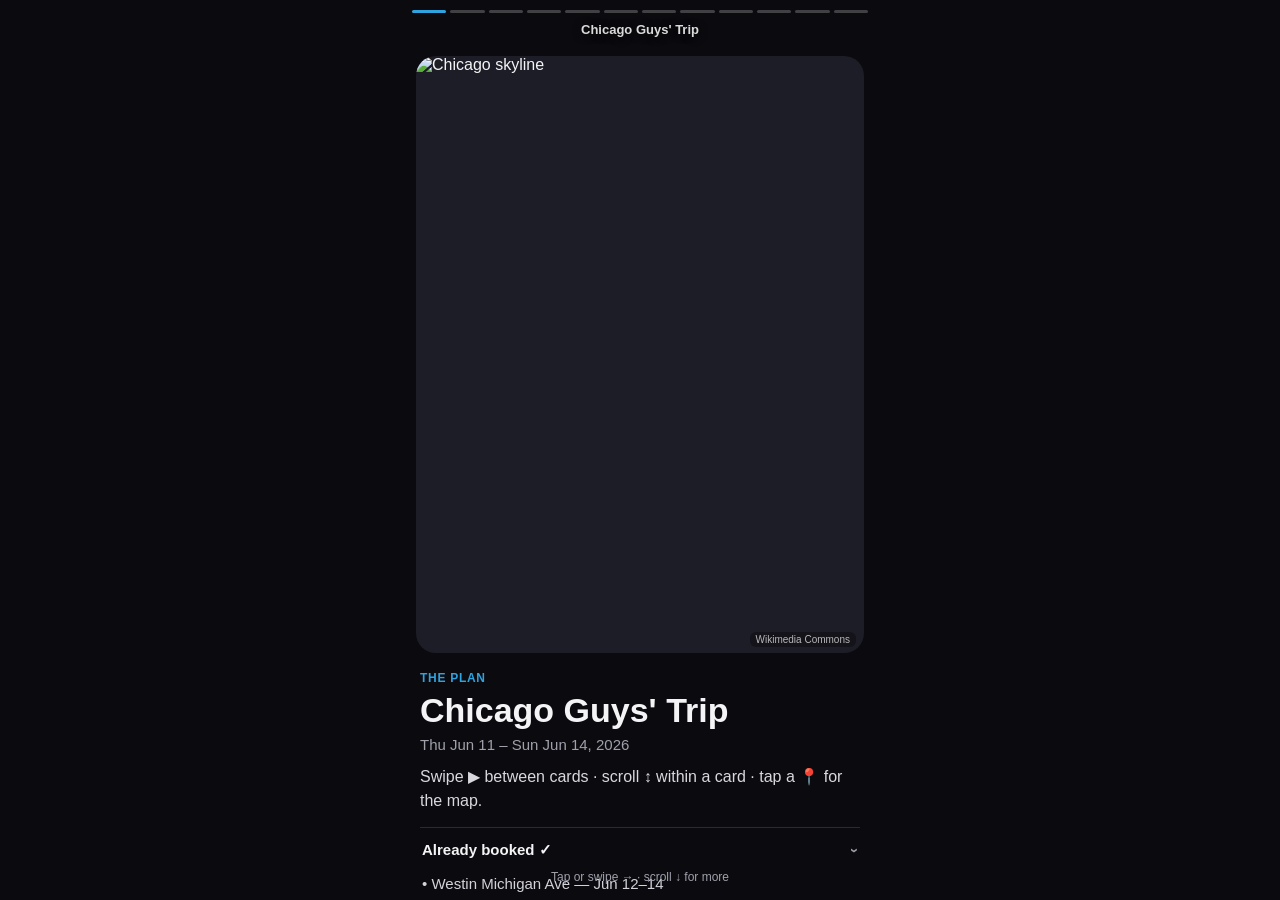
==== p/chicago-guys-trip/index.html @ 9b321bf8 "Add per-deck OG stubs for link unfurling Shared ?p= pages can't unfurl (scrapers don't run JS). tool" ====
<!doctype html>
<html lang="en">
<head>
  <meta charset="utf-8" />
  <meta name="viewport" content="width=device-width, initial-scale=1, viewport-fit=cover, maximum-scale=1" />
  <title>Chicago Guys' Trip · Jaunt</title>
  <meta name="description" content="June 11–14, 2026 · 4 days" />
  <link rel="canonical" href="https://blackdeer.github.io/jaunt/p/chicago-guys-trip/" />
  <meta property="og:type" content="website" />
  <meta property="og:site_name" content="Jaunt" />
  <meta property="og:title" content="Chicago Guys' Trip" />
  <meta property="og:description" content="June 11–14, 2026 · 4 days" />
  <meta property="og:url" content="https://blackdeer.github.io/jaunt/p/chicago-guys-trip/" />
  <meta property="og:image" content="https://commons.wikimedia.org/wiki/Special:FilePath/Chicago_Skyline_in_April_2024_b.jpg?width=1100" />
  <meta name="twitter:image" content="https://commons.wikimedia.org/wiki/Special:FilePath/Chicago_Skyline_in_April_2024_b.jpg?width=1100" />
  <meta name="twitter:card" content="summary_large_image" />
  <meta name="twitter:title" content="Chicago Guys' Trip" />
  <meta name="twitter:description" content="June 11–14, 2026 · 4 days" />
  <meta name="theme-color" content="#2ea3e0" />
  <link rel="icon" href="data:image/svg+xml,<svg xmlns='http://www.w3.org/2000/svg' viewBox='0 0 100 100'><text y='.9em' font-size='90'>✈️</text></svg>" />
  <link rel="stylesheet" href="../../app.css" />
  <script>window.JAUNT_SLUG="chicago-guys-trip";window.JAUNT_BASE="../../";</script>
</head>
<body>
  <main id="app" aria-live="polite"><div class="loading">Loading…</div></main>
  <script src="../../app.js"></script>
</body>
</html>
---- app.css ----
:root {
  --accent: #e0613a;
  --bg: #0b0b0f;
  --card: #15151c;
  --card-2: #1d1d27;
  --text: #f4f4f6;
  --muted: #a0a0ad;
  --line: #2a2a36;
  --radius: 20px;
  --maxw: 480px;
  --safe-top: env(safe-area-inset-top, 0px);
  --safe-bottom: env(safe-area-inset-bottom, 0px);
}

* { box-sizing: border-box; -webkit-tap-highlight-color: transparent; }

html, body {
  margin: 0;
  height: 100%;
  background: var(--bg);
  color: var(--text);
  font-family: -apple-system, BlinkMacSystemFont, "Segoe UI", Roboto, Helvetica, Arial, sans-serif;
  overscroll-behavior: none;
}

body { display: flex; justify-content: center; }

#app {
  width: 100%;
  max-width: var(--maxw);
  height: 100dvh;
  position: relative;
  overflow: hidden;
}

.loading, .error {
  display: grid;
  place-items: center;
  height: 100%;
  color: var(--muted);
  padding: 24px;
  text-align: center;
}

/* ---------- Deck (horizontal swipe) ---------- */
.deck {
  display: flex;
  height: 100%;
  overflow-x: auto;
  overflow-y: hidden;
  scroll-snap-type: x mandatory;
  scroll-behavior: smooth;
  scrollbar-width: none;
}
.deck::-webkit-scrollbar { display: none; }

.card {
  flex: 0 0 100%;
  height: 100%;
  scroll-snap-align: center;
  scroll-snap-stop: always;
  overflow-y: auto;
  overflow-x: hidden;
  scrollbar-width: none;
  -webkit-overflow-scrolling: touch;
  padding: calc(56px + var(--safe-top)) 0 calc(24px + var(--safe-bottom));
}
.card::-webkit-scrollbar { display: none; }

.card-inner { min-height: 100%; display: flex; flex-direction: column; }

/* ---------- Progress bar (top) ---------- */
.progress {
  position: absolute;
  top: calc(10px + var(--safe-top));
  left: 12px; right: 12px;
  z-index: 30;
  display: flex;
  gap: 4px;
  pointer-events: none;
}
.progress .seg {
  flex: 1;
  height: 3px;
  border-radius: 3px;
  background: rgba(255,255,255,0.22);
  overflow: hidden;
}
.progress .seg.active { background: var(--accent); }

.deck-title {
  position: absolute;
  top: calc(22px + var(--safe-top));
  left: 0; right: 0;
  text-align: center;
  z-index: 25;
  font-size: 13px;
  font-weight: 600;
  color: rgba(255,255,255,0.85);
  pointer-events: none;
  text-shadow: 0 1px 8px rgba(0,0,0,0.6);
}

/* ---------- Card media ---------- */
.media {
  position: relative;
  margin: 0 16px;
  border-radius: var(--radius);
  overflow: hidden;
  background: var(--card-2);
  aspect-ratio: 4 / 5;
  flex: 0 0 auto;
}
.media img {
  width: 100%; height: 100%;
  object-fit: cover;
  display: block;
}
.media .credit {
  position: absolute;
  bottom: 6px; right: 8px;
  font-size: 10px;
  color: rgba(255,255,255,0.7);
  background: rgba(0,0,0,0.35);
  padding: 2px 6px;
  border-radius: 6px;
}
.media .gallery-badge {
  position: absolute;
  top: 10px; right: 10px;
  background: rgba(0,0,0,0.55);
  color: #fff;
  font-size: 12px;
  font-weight: 600;
  padding: 5px 9px;
  border-radius: 999px;
  display: flex; align-items: center; gap: 5px;
}

.cover .media { aspect-ratio: 3 / 4; }

/* ---------- Card body ---------- */
.body { padding: 18px 20px 4px; }

.kicker {
  font-size: 12px;
  font-weight: 700;
  letter-spacing: 0.06em;
  text-transform: uppercase;
  color: var(--accent);
  margin-bottom: 6px;
  display: flex; gap: 8px; align-items: baseline; flex-wrap: wrap;
}
.kicker .time { color: var(--muted); font-weight: 600; letter-spacing: 0; text-transform: none; }

.card h1 { font-size: 26px; line-height: 1.15; margin: 0 0 6px; font-weight: 750; }
.cover h1 { font-size: 34px; margin-top: 4px; }
.card .subtitle { color: var(--muted); font-size: 15px; margin: 0 0 12px; }
.summary { font-size: 16px; line-height: 1.5; margin: 6px 0 14px; color: #d8d8de; }

/* ---------- Location chip ---------- */
.loc {
  display: flex; align-items: center; gap: 10px;
  text-decoration: none;
  color: var(--text);
  background: var(--card-2);
  border: 1px solid var(--line);
  border-radius: 14px;
  padding: 11px 13px;
  margin: 0 0 14px;
}
.loc:active { background: var(--card); }
.loc .pin { font-size: 18px; flex: 0 0 auto; }
.loc .loc-text { min-width: 0; }
.loc .loc-name { font-weight: 650; font-size: 14px; }
.loc .loc-addr { color: var(--muted); font-size: 12.5px; white-space: nowrap; overflow: hidden; text-overflow: ellipsis; }
.loc .chev { margin-left: auto; color: var(--muted); flex: 0 0 auto; }

/* ---------- Expandable sections ---------- */
.section { border-top: 1px solid var(--line); }
.section summary {
  list-style: none;
  cursor: pointer;
  padding: 13px 2px;
  font-weight: 650;
  font-size: 15px;
  display: flex; align-items: center; gap: 8px;
}
.section summary::-webkit-details-marker { display: none; }
.section summary .tw {
  margin-left: auto; color: var(--muted);
  transition: transform 0.18s ease;
}
.section[open] summary .tw { transform: rotate(90deg); }
.section .section-body {
  padding: 0 2px 14px;
  color: #d2d2da;
  font-size: 15px;
  line-height: 1.55;
  white-space: pre-wrap;
}

/* ---------- Links ---------- */
.links { display: flex; flex-wrap: wrap; gap: 8px; padding: 6px 0 4px; }
.links a {
  text-decoration: none;
  font-size: 13.5px;
  font-weight: 600;
  color: var(--accent);
  border: 1px solid var(--accent);
  border-radius: 999px;
  padding: 7px 13px;
}
.links a:active { background: rgba(224,97,58,0.12); }

/* ---------- Embed ---------- */
.embed { margin: 4px 20px 14px; border-radius: 14px; overflow: hidden; aspect-ratio: 16/9; background: #000; }
.embed iframe { width: 100%; height: 100%; border: 0; }

/* ---------- Nav hints / tap zones ---------- */
.tapzone { position: absolute; top: 64px; bottom: 0; width: 28%; z-index: 20; }
.tapzone.left { left: 0; }
.tapzone.right { right: 0; }

.nav-hint {
  position: absolute;
  bottom: calc(16px + var(--safe-bottom));
  left: 0; right: 0;
  text-align: center;
  font-size: 12px;
  color: var(--muted);
  z-index: 22;
  pointer-events: none;
  transition: opacity 0.4s ease;
}

/* ---------- Fullscreen gallery ---------- */
.lightbox {
  position: fixed; inset: 0;
  background: rgba(0,0,0,0.96);
  z-index: 100;
  display: flex; flex-direction: column;
}
.lightbox[hidden] { display: none; }
.lightbox .lb-track {
  flex: 1;
  display: flex;
  overflow-x: auto;
  scroll-snap-type: x mandatory;
  scrollbar-width: none;
}
.lightbox .lb-track::-webkit-scrollbar { display: none; }
.lightbox .lb-slide {
  flex: 0 0 100%;
  scroll-snap-align: center;
  display: grid; place-items: center;
  padding: 16px;
}
.lightbox .lb-slide img { max-width: 100%; max-height: 100%; object-fit: contain; }
.lightbox .lb-close {
  position: absolute; top: calc(12px + var(--safe-top)); right: 14px;
  width: 40px; height: 40px; border-radius: 50%;
  background: rgba(255,255,255,0.12); color: #fff;
  border: 0; font-size: 22px; cursor: pointer; z-index: 2;
}
.lightbox .lb-dots {
  display: flex; justify-content: center; gap: 7px;
  padding: 14px 0 calc(20px + var(--safe-bottom));
}
.lightbox .lb-dots .d { width: 7px; height: 7px; border-radius: 50%; background: rgba(255,255,255,0.3); }
.lightbox .lb-dots .d.on { background: #fff; }
.lightbox .lb-cap { text-align: center; color: var(--muted); font-size: 13px; padding-top: 4px; min-height: 18px; }

/* ---------- Landing / index ---------- */
.landing { height: 100%; overflow-y: auto; padding: calc(40px + var(--safe-top)) 20px calc(40px + var(--safe-bottom)); }
.landing h1 { font-size: 30px; margin: 0 0 4px; }
.landing .tag { color: var(--muted); margin: 0 0 24px; font-size: 15px; }
.deck-list { display: flex; flex-direction: column; gap: 14px; }
.deck-card {
  display: flex; gap: 14px; align-items: center;
  text-decoration: none; color: var(--text);
  background: var(--card); border: 1px solid var(--line);
  border-radius: 16px; padding: 12px; overflow: hidden;
}
.deck-card:active { background: var(--card-2); }
.deck-card img { width: 84px; height: 64px; border-radius: 10px; object-fit: cover; flex: 0 0 auto; background: var(--card-2); }
.deck-card .dc-title { font-weight: 700; font-size: 16px; }
.deck-card .dc-sub { color: var(--muted); font-size: 13px; margin-top: 2px; }

@media (prefers-reduced-motion: reduce) {
  .deck { scroll-behavior: auto; }
  .section summary .tw { transition: none; }
}
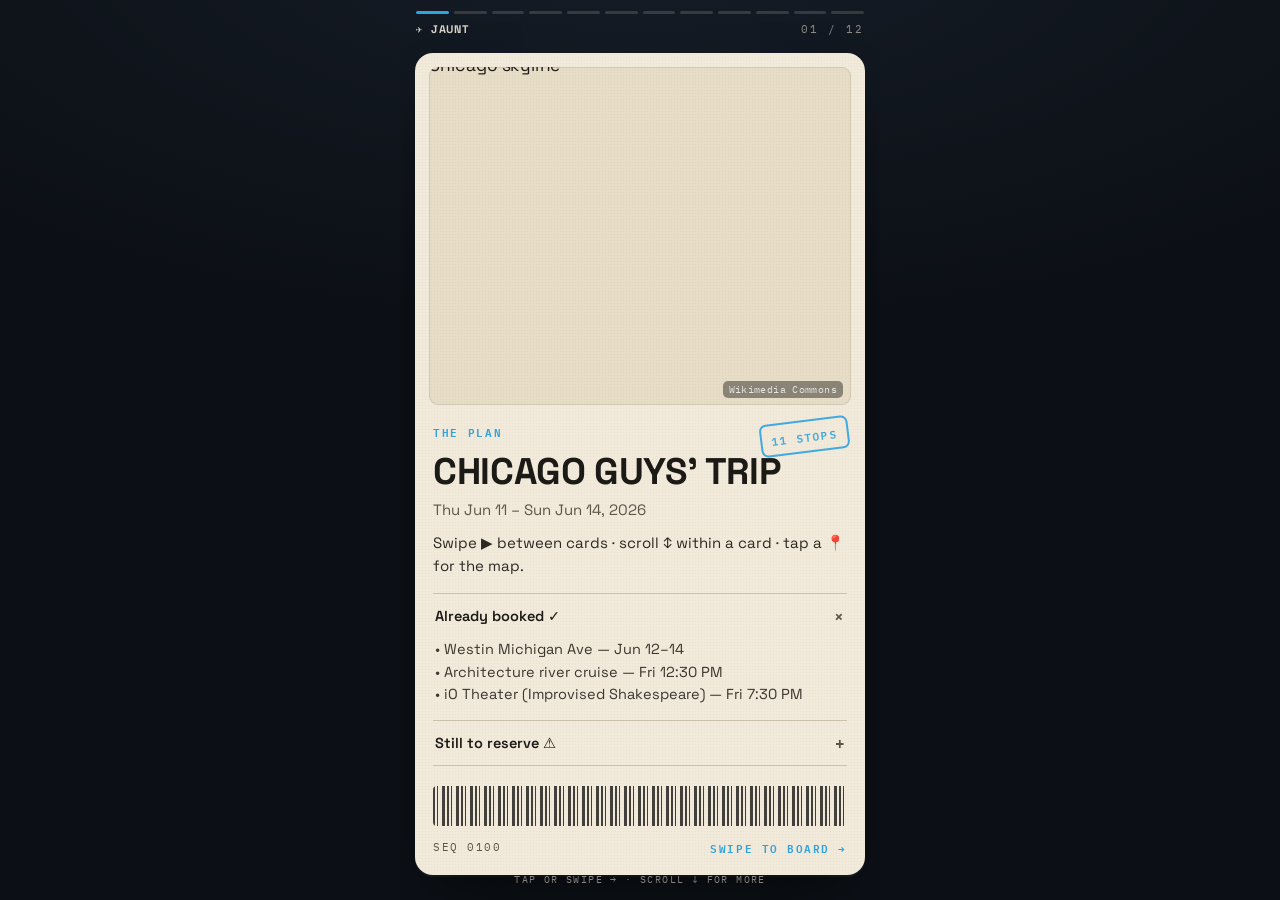
==== commit 7b23f6c5: "Refine renderer: Boarding Pass design language Apply Claude Design's restyle of the shared renderer " ====
--- a/p/chicago-guys-trip/index.html
+++ b/p/chicago-guys-trip/index.html
@@ -18,6 +18,8 @@
   <meta name="twitter:description" content="June 11–14, 2026 · 4 days" />
   <meta name="theme-color" content="#2ea3e0" />
   <link rel="icon" href="data:image/svg+xml,<svg xmlns='http://www.w3.org/2000/svg' viewBox='0 0 100 100'><text y='.9em' font-size='90'>✈️</text></svg>" />
+  <link rel="preconnect" href="https://fonts.googleapis.com" />
+  <link rel="preconnect" href="https://fonts.gstatic.com" crossorigin />
   <link rel="stylesheet" href="../../app.css" />
   <script>window.JAUNT_SLUG="chicago-guys-trip";window.JAUNT_BASE="../../";</script>
 </head>
--- a/app.css
+++ b/app.css
@@ -1,12 +1,29 @@
+@import url("https://fonts.googleapis.com/css2?family=Space+Grotesk:wght@400;500;600;700&family=IBM+Plex+Mono:wght@400;500;600&display=swap");
+
+/* =========================================================================
+   Jaunt — "Boarding Pass" renderer skin
+   Dark aviation ink · warm bone pass · monospace gate codes · rubber stamp.
+   Per-deck `theme.accent` / `theme.bg` still override the tokens below.
+   ========================================================================= */
 :root {
-  --accent: #e0613a;
-  --bg: #0b0b0f;
-  --card: #15151c;
-  --card-2: #1d1d27;
-  --text: #f4f4f6;
-  --muted: #a0a0ad;
-  --line: #2a2a36;
-  --radius: 20px;
+  --accent: #cf3f2c;          /* stamp red — overridable per deck */
+  --bg: #0c1016;              /* aviation ink */
+  --bg-glow: #161d27;
+
+  --paper: #f1e9da;           /* warm bone pass */
+  --paper-2: #e7dcc6;
+  --paper-line: #cdc2ac;
+  --print: #1c1a16;           /* ink on bone */
+  --print-soft: #5c564a;
+
+  --ink-text: #f1e9da;
+  --ink-muted: rgba(241, 233, 218, 0.55);
+  --ink-line: rgba(241, 233, 218, 0.16);
+
+  --sans: "Space Grotesk", system-ui, -apple-system, BlinkMacSystemFont, sans-serif;
+  --mono: "IBM Plex Mono", ui-monospace, SFMono-Regular, Menlo, monospace;
+
+  --radius: 18px;
   --maxw: 480px;
   --safe-top: env(safe-area-inset-top, 0px);
   --safe-bottom: env(safe-area-inset-bottom, 0px);
@@ -18,12 +35,15 @@
   margin: 0;
   height: 100%;
   background: var(--bg);
-  color: var(--text);
-  font-family: -apple-system, BlinkMacSystemFont, "Segoe UI", Roboto, Helvetica, Arial, sans-serif;
+  color: var(--ink-text);
+  font-family: var(--sans);
   overscroll-behavior: none;
 }
-
-body { display: flex; justify-content: center; }
+body {
+  display: flex;
+  justify-content: center;
+  background: radial-gradient(125% 75% at 50% -8%, var(--bg-glow) 0%, var(--bg) 58%) fixed, var(--bg);
+}
 
 #app {
   width: 100%;
@@ -37,10 +57,50 @@
   display: grid;
   place-items: center;
   height: 100%;
-  color: var(--muted);
+  color: var(--ink-muted);
+  font-family: var(--mono);
+  font-size: 13px;
+  letter-spacing: 0.08em;
   padding: 24px;
   text-align: center;
 }
+
+/* ---------- Chrome: progress + topbar ---------- */
+.progress {
+  position: absolute;
+  top: calc(11px + var(--safe-top));
+  left: 16px; right: 16px;
+  z-index: 30;
+  display: flex;
+  gap: 5px;
+  pointer-events: none;
+}
+.progress .seg {
+  flex: 1;
+  height: 3px;
+  border-radius: 3px;
+  background: var(--ink-line);
+  overflow: hidden;
+}
+.progress .seg.on { background: var(--accent); }
+
+.topbar {
+  position: absolute;
+  top: calc(22px + var(--safe-top));
+  left: 16px; right: 16px;
+  z-index: 25;
+  display: flex;
+  align-items: center;
+  justify-content: space-between;
+  font-family: var(--mono);
+  font-size: 11px;
+  letter-spacing: 0.16em;
+  color: var(--ink-muted);
+  pointer-events: none;
+}
+.topbar .brand { display: flex; align-items: center; gap: 7px; color: rgba(241,233,218,0.9); }
+.topbar .brand b { font-family: var(--sans); font-weight: 700; letter-spacing: 0.05em; }
+.topbar .count { letter-spacing: 0.18em; white-space: nowrap; }
 
 /* ---------- Deck (horizontal swipe) ---------- */
 .deck {
@@ -63,231 +123,252 @@
   overflow-x: hidden;
   scrollbar-width: none;
   -webkit-overflow-scrolling: touch;
-  padding: calc(56px + var(--safe-top)) 0 calc(24px + var(--safe-bottom));
+  padding: calc(50px + var(--safe-top)) 15px calc(22px + var(--safe-bottom));
 }
 .card::-webkit-scrollbar { display: none; }
 
 .card-inner { min-height: 100%; display: flex; flex-direction: column; }
 
-/* ---------- Progress bar (top) ---------- */
-.progress {
+/* ---------- The pass (bone panel) ---------- */
+.pass {
+  margin: auto 0;                 /* center when short, scroll when tall */
+  background: var(--paper);
+  color: var(--print);
+  border-radius: var(--radius);
+  position: relative;
+  overflow: hidden;
+  box-shadow: 0 26px 54px -24px rgba(0,0,0,0.72), 0 2px 0 rgba(255,255,255,0.05);
+}
+.pass::before {                    /* faint paper grain */
+  content: "";
+  position: absolute; inset: 0;
+  pointer-events: none;
+  opacity: 0.45;
+  background-image: radial-gradient(rgba(120,110,90,0.13) 0.5px, transparent 0.6px);
+  background-size: 3px 3px;
+  mix-blend-mode: multiply;
+  z-index: 4;
+}
+
+/* matted photo — bone shows as a frame around it */
+.photo {
+  position: relative;
+  margin: 14px 14px 0;
+  border-radius: 9px;
+  overflow: hidden;
+  background: var(--paper-2);
+  box-shadow: inset 0 0 0 1px rgba(28,26,22,0.10);
+  aspect-ratio: 16 / 10;
+}
+.cover .photo { aspect-ratio: 5 / 4; }
+.photo img { width: 100%; height: 100%; object-fit: cover; display: block; transform: scale(1.08); will-change: transform; }
+.photo.zoom { cursor: zoom-in; }
+.photo .stub {
+  position: absolute; left: 11px; top: 11px;
+  font-family: var(--mono); font-size: 10px; letter-spacing: 0.16em;
+  background: rgba(12,16,22,0.72); color: var(--ink-text);
+  padding: 5px 8px; border-radius: 5px; white-space: nowrap;
+}
+.photo .credit {
+  position: absolute; right: 8px; bottom: 7px;
+  font-family: var(--mono); font-size: 9.5px; letter-spacing: 0.04em;
+  color: rgba(255,255,255,0.8); background: rgba(0,0,0,0.4);
+  padding: 2px 6px; border-radius: 5px; white-space: nowrap;
+}
+.photo .gallery-badge {
+  position: absolute; right: 10px; top: 10px;
+  display: flex; align-items: center; gap: 5px;
+  font-family: var(--mono); font-size: 11px; font-weight: 500; letter-spacing: 0.06em;
+  background: rgba(12,16,22,0.6); color: #fff;
+  padding: 5px 9px; border-radius: 999px; white-space: nowrap;
+  backdrop-filter: blur(3px);
+}
+
+.stub-body { padding: 17px 18px 18px; position: relative; z-index: 2; }
+
+/* rubber stamp (cover) */
+.stamp {
+  position: absolute; right: 16px; top: 15px;
+  transform: rotate(-7deg);
+  border: 2px solid var(--accent);
+  color: var(--accent);
+  border-radius: 7px;
+  font-family: var(--mono); font-weight: 600; font-size: 11px; letter-spacing: 0.12em;
+  padding: 5px 9px;
+  opacity: 0.9; white-space: nowrap;
+}
+
+/* gate label + time */
+.gate {
+  display: flex; align-items: center; gap: 10px;
+  margin-bottom: 11px; flex-wrap: wrap;
+}
+.gate .glabel {
+  font-family: var(--mono); font-size: 11px; font-weight: 600; letter-spacing: 0.15em;
+  text-transform: uppercase; color: var(--accent);
+}
+.gate .time {
+  font-family: var(--mono); font-weight: 600; font-size: 12px; letter-spacing: 0.05em;
+  color: var(--print); background: var(--paper-2);
+  border: 1px solid var(--paper-line); padding: 3px 8px; border-radius: 5px; white-space: nowrap;
+}
+
+.pass h1 { font-weight: 700; letter-spacing: -0.01em; line-height: 1.06; margin: 0; }
+.stub-body > h1 { font-size: 25px; }
+.cover .stub-body > h1 { font-size: 37px; text-transform: uppercase; }
+.subtitle { color: var(--print-soft); font-size: 15px; line-height: 1.35; margin: 9px 0 0; }
+.summary { font-size: 15px; line-height: 1.5; margin: 12px 0 0; color: #2c2922; }
+
+/* location → pass field row */
+.loc {
+  display: flex; align-items: center; gap: 0;
+  text-decoration: none; color: inherit;
+  border: 1px solid var(--paper-line); border-radius: 11px;
+  overflow: hidden; margin-top: 16px;
+}
+.loc:active { background: var(--paper-2); }
+.loc .pin {
+  flex: 0 0 auto; align-self: stretch; display: flex; align-items: center;
+  padding: 0 13px; background: var(--paper-2); color: var(--accent); font-size: 15px;
+}
+.loc .loctext { min-width: 0; padding: 10px 12px; flex: 1; }
+.loc .loc-name { font-weight: 600; font-size: 14px; }
+.loc .loc-addr {
+  font-family: var(--mono); color: var(--print-soft); font-size: 11.5px; margin-top: 3px;
+  white-space: nowrap; overflow: hidden; text-overflow: ellipsis;
+}
+.loc .map {
+  flex: 0 0 auto; padding: 0 13px; align-self: center;
+  font-family: var(--mono); font-size: 10px; letter-spacing: 0.1em; color: var(--print-soft); white-space: nowrap;
+}
+
+/* expandable sections */
+.sections { margin-top: 16px; border-top: 1px solid var(--paper-line); }
+.section { border-bottom: 1px solid var(--paper-line); }
+.section summary {
+  list-style: none; cursor: pointer;
+  padding: 13px 2px; font-weight: 600; font-size: 14.5px;
+  display: flex; align-items: center; gap: 8px;
+}
+.section summary::-webkit-details-marker { display: none; }
+.section summary .tw {
+  margin-left: auto; font-family: var(--mono); font-size: 16px; color: var(--print-soft);
+  transition: transform 0.18s ease; line-height: 1;
+}
+.section[open] summary .tw { transform: rotate(45deg); }
+.section .section-body {
+  padding: 0 2px 14px;
+  color: #3a362d; font-size: 14.5px; line-height: 1.55;
+  white-space: pre-wrap;
+}
+
+/* link pills */
+.links { display: flex; flex-wrap: wrap; gap: 8px; margin-top: 16px; }
+.links a {
+  text-decoration: none;
+  font-family: var(--mono); font-size: 11px; font-weight: 500; letter-spacing: 0.07em;
+  text-transform: uppercase; color: var(--accent);
+  border: 1.5px solid var(--accent); border-radius: 999px;
+  padding: 7px 14px; background: rgba(207,63,44,0.05);
+}
+.links a:active { background: rgba(207,63,44,0.12); }
+
+/* cover footer: barcode + board row */
+.covermeta { margin-top: 20px; }
+.barcode {
+  height: 40px; border-radius: 4px; opacity: 0.82;
+  background: repeating-linear-gradient(90deg,
+    var(--print) 0 2px, transparent 2px 4px,
+    var(--print) 4px 5px, transparent 5px 9px,
+    var(--print) 9px 12px, transparent 12px 14px);
+}
+.board {
+  display: flex; align-items: center; justify-content: space-between;
+  margin-top: 12px;
+  font-family: var(--mono); font-size: 11px; letter-spacing: 0.14em; color: var(--print-soft);
+}
+.board .go { color: var(--accent); font-weight: 600; }
+
+/* embed */
+.embed {
+  margin: 16px 14px 14px; border-radius: 11px; overflow: hidden;
+  aspect-ratio: 16/9; background: #000;
+}
+.embed iframe { width: 100%; height: 100%; border: 0; display: block; }
+
+/* ---------- Nav: tap zones + hint ---------- */
+.tapzone { position: absolute; top: 60px; bottom: 0; width: 28%; z-index: 20; }
+.tapzone.left { left: 0; }
+.tapzone.right { right: 0; }
+
+.nav-hint {
   position: absolute;
-  top: calc(10px + var(--safe-top));
-  left: 12px; right: 12px;
-  z-index: 30;
-  display: flex;
-  gap: 4px;
-  pointer-events: none;
-}
-.progress .seg {
-  flex: 1;
-  height: 3px;
-  border-radius: 3px;
-  background: rgba(255,255,255,0.22);
-  overflow: hidden;
-}
-.progress .seg.active { background: var(--accent); }
-
-.deck-title {
-  position: absolute;
-  top: calc(22px + var(--safe-top));
+  bottom: calc(14px + var(--safe-bottom));
   left: 0; right: 0;
   text-align: center;
-  z-index: 25;
-  font-size: 13px;
-  font-weight: 600;
-  color: rgba(255,255,255,0.85);
-  pointer-events: none;
-  text-shadow: 0 1px 8px rgba(0,0,0,0.6);
-}
-
-/* ---------- Card media ---------- */
-.media {
-  position: relative;
-  margin: 0 16px;
-  border-radius: var(--radius);
-  overflow: hidden;
-  background: var(--card-2);
-  aspect-ratio: 4 / 5;
-  flex: 0 0 auto;
-}
-.media img {
-  width: 100%; height: 100%;
-  object-fit: cover;
-  display: block;
-}
-.media .credit {
-  position: absolute;
-  bottom: 6px; right: 8px;
-  font-size: 10px;
-  color: rgba(255,255,255,0.7);
-  background: rgba(0,0,0,0.35);
-  padding: 2px 6px;
-  border-radius: 6px;
-}
-.media .gallery-badge {
-  position: absolute;
-  top: 10px; right: 10px;
-  background: rgba(0,0,0,0.55);
-  color: #fff;
-  font-size: 12px;
-  font-weight: 600;
-  padding: 5px 9px;
-  border-radius: 999px;
-  display: flex; align-items: center; gap: 5px;
-}
-
-.cover .media { aspect-ratio: 3 / 4; }
-
-/* ---------- Card body ---------- */
-.body { padding: 18px 20px 4px; }
-
-.kicker {
-  font-size: 12px;
-  font-weight: 700;
-  letter-spacing: 0.06em;
-  text-transform: uppercase;
-  color: var(--accent);
-  margin-bottom: 6px;
-  display: flex; gap: 8px; align-items: baseline; flex-wrap: wrap;
-}
-.kicker .time { color: var(--muted); font-weight: 600; letter-spacing: 0; text-transform: none; }
-
-.card h1 { font-size: 26px; line-height: 1.15; margin: 0 0 6px; font-weight: 750; }
-.cover h1 { font-size: 34px; margin-top: 4px; }
-.card .subtitle { color: var(--muted); font-size: 15px; margin: 0 0 12px; }
-.summary { font-size: 16px; line-height: 1.5; margin: 6px 0 14px; color: #d8d8de; }
-
-/* ---------- Location chip ---------- */
-.loc {
-  display: flex; align-items: center; gap: 10px;
-  text-decoration: none;
-  color: var(--text);
-  background: var(--card-2);
-  border: 1px solid var(--line);
-  border-radius: 14px;
-  padding: 11px 13px;
-  margin: 0 0 14px;
-}
-.loc:active { background: var(--card); }
-.loc .pin { font-size: 18px; flex: 0 0 auto; }
-.loc .loc-text { min-width: 0; }
-.loc .loc-name { font-weight: 650; font-size: 14px; }
-.loc .loc-addr { color: var(--muted); font-size: 12.5px; white-space: nowrap; overflow: hidden; text-overflow: ellipsis; }
-.loc .chev { margin-left: auto; color: var(--muted); flex: 0 0 auto; }
-
-/* ---------- Expandable sections ---------- */
-.section { border-top: 1px solid var(--line); }
-.section summary {
-  list-style: none;
-  cursor: pointer;
-  padding: 13px 2px;
-  font-weight: 650;
-  font-size: 15px;
-  display: flex; align-items: center; gap: 8px;
-}
-.section summary::-webkit-details-marker { display: none; }
-.section summary .tw {
-  margin-left: auto; color: var(--muted);
-  transition: transform 0.18s ease;
-}
-.section[open] summary .tw { transform: rotate(90deg); }
-.section .section-body {
-  padding: 0 2px 14px;
-  color: #d2d2da;
-  font-size: 15px;
-  line-height: 1.55;
-  white-space: pre-wrap;
-}
-
-/* ---------- Links ---------- */
-.links { display: flex; flex-wrap: wrap; gap: 8px; padding: 6px 0 4px; }
-.links a {
-  text-decoration: none;
-  font-size: 13.5px;
-  font-weight: 600;
-  color: var(--accent);
-  border: 1px solid var(--accent);
-  border-radius: 999px;
-  padding: 7px 13px;
-}
-.links a:active { background: rgba(224,97,58,0.12); }
-
-/* ---------- Embed ---------- */
-.embed { margin: 4px 20px 14px; border-radius: 14px; overflow: hidden; aspect-ratio: 16/9; background: #000; }
-.embed iframe { width: 100%; height: 100%; border: 0; }
-
-/* ---------- Nav hints / tap zones ---------- */
-.tapzone { position: absolute; top: 64px; bottom: 0; width: 28%; z-index: 20; }
-.tapzone.left { left: 0; }
-.tapzone.right { right: 0; }
-
-.nav-hint {
-  position: absolute;
-  bottom: calc(16px + var(--safe-bottom));
-  left: 0; right: 0;
-  text-align: center;
-  font-size: 12px;
-  color: var(--muted);
-  z-index: 22;
-  pointer-events: none;
-  transition: opacity 0.4s ease;
+  font-family: var(--mono); font-size: 10px; letter-spacing: 0.14em; text-transform: uppercase;
+  color: var(--ink-muted);
+  z-index: 22; pointer-events: none;
+  transition: opacity 0.5s ease;
 }
 
 /* ---------- Fullscreen gallery ---------- */
-.lightbox {
-  position: fixed; inset: 0;
-  background: rgba(0,0,0,0.96);
-  z-index: 100;
-  display: flex; flex-direction: column;
-}
+.lightbox { position: fixed; inset: 0; background: rgba(8,11,16,0.97); z-index: 100; display: flex; flex-direction: column; }
 .lightbox[hidden] { display: none; }
-.lightbox .lb-track {
-  flex: 1;
-  display: flex;
-  overflow-x: auto;
-  scroll-snap-type: x mandatory;
-  scrollbar-width: none;
-}
+.lightbox .lb-track { flex: 1; display: flex; overflow-x: auto; scroll-snap-type: x mandatory; scrollbar-width: none; }
 .lightbox .lb-track::-webkit-scrollbar { display: none; }
-.lightbox .lb-slide {
-  flex: 0 0 100%;
-  scroll-snap-align: center;
-  display: grid; place-items: center;
-  padding: 16px;
-}
-.lightbox .lb-slide img { max-width: 100%; max-height: 100%; object-fit: contain; }
+.lightbox .lb-slide { flex: 0 0 100%; scroll-snap-align: center; display: grid; place-items: center; padding: 16px; }
+.lightbox .lb-slide img { max-width: 100%; max-height: 100%; object-fit: contain; border-radius: 6px; }
 .lightbox .lb-close {
   position: absolute; top: calc(12px + var(--safe-top)); right: 14px;
   width: 40px; height: 40px; border-radius: 50%;
-  background: rgba(255,255,255,0.12); color: #fff;
-  border: 0; font-size: 22px; cursor: pointer; z-index: 2;
-}
-.lightbox .lb-dots {
-  display: flex; justify-content: center; gap: 7px;
-  padding: 14px 0 calc(20px + var(--safe-bottom));
-}
-.lightbox .lb-dots .d { width: 7px; height: 7px; border-radius: 50%; background: rgba(255,255,255,0.3); }
-.lightbox .lb-dots .d.on { background: #fff; }
-.lightbox .lb-cap { text-align: center; color: var(--muted); font-size: 13px; padding-top: 4px; min-height: 18px; }
+  background: rgba(241,233,218,0.12); color: var(--ink-text);
+  border: 1px solid var(--ink-line); font-size: 18px; cursor: pointer; z-index: 2;
+}
+.lightbox .lb-cap { text-align: center; color: var(--ink-muted); font-family: var(--mono); font-size: 12px; padding-top: 4px; min-height: 18px; }
+.lightbox .lb-dots { display: flex; justify-content: center; gap: 7px; padding: 14px 0 calc(20px + var(--safe-bottom)); }
+.lightbox .lb-dots .d { width: 7px; height: 7px; border-radius: 50%; background: rgba(241,233,218,0.3); }
+.lightbox .lb-dots .d.on { background: var(--accent); }
 
 /* ---------- Landing / index ---------- */
-.landing { height: 100%; overflow-y: auto; padding: calc(40px + var(--safe-top)) 20px calc(40px + var(--safe-bottom)); }
-.landing h1 { font-size: 30px; margin: 0 0 4px; }
-.landing .tag { color: var(--muted); margin: 0 0 24px; font-size: 15px; }
+.landing { height: 100%; overflow-y: auto; scrollbar-width: none; padding: calc(54px + var(--safe-top)) 18px calc(40px + var(--safe-bottom)); }
+.landing::-webkit-scrollbar { display: none; }
+.lhead { display: flex; align-items: center; gap: 9px; }
+.lhead .mark { font-size: 22px; }
+.lhead h1 { font-size: 30px; font-weight: 700; letter-spacing: 0.02em; margin: 0; }
+.landing .tag { color: var(--ink-muted); font-family: var(--mono); font-size: 12px; letter-spacing: 0.1em; margin: 8px 0 26px; text-transform: uppercase; }
+
 .deck-list { display: flex; flex-direction: column; gap: 14px; }
 .deck-card {
-  display: flex; gap: 14px; align-items: center;
-  text-decoration: none; color: var(--text);
-  background: var(--card); border: 1px solid var(--line);
-  border-radius: 16px; padding: 12px; overflow: hidden;
-}
-.deck-card:active { background: var(--card-2); }
-.deck-card img { width: 84px; height: 64px; border-radius: 10px; object-fit: cover; flex: 0 0 auto; background: var(--card-2); }
-.deck-card .dc-title { font-weight: 700; font-size: 16px; }
-.deck-card .dc-sub { color: var(--muted); font-size: 13px; margin-top: 2px; }
+  display: flex; align-items: stretch; gap: 0;
+  text-decoration: none; color: var(--print);
+  background: var(--paper); border-radius: 14px; overflow: hidden;
+  box-shadow: 0 18px 36px -22px rgba(0,0,0,0.7);
+}
+.deck-card:active { transform: translateY(1px); }
+.deck-card .dc-thumb { flex: 0 0 96px; background: var(--paper-2); }
+.deck-card .dc-thumb img { width: 96px; height: 100%; object-fit: cover; display: block; }
+.deck-card .dc-meta { flex: 1; min-width: 0; padding: 14px 14px; display: flex; flex-direction: column; justify-content: center; }
+.deck-card .dc-title { font-weight: 700; font-size: 16.5px; line-height: 1.15; }
+.deck-card .dc-sub { font-family: var(--mono); color: var(--print-soft); font-size: 11px; letter-spacing: 0.04em; margin-top: 5px; }
+.deck-card .dc-go { flex: 0 0 auto; align-self: center; padding: 0 16px; font-family: var(--mono); font-size: 11px; letter-spacing: 0.12em; color: var(--accent); white-space: nowrap; }
+
+/* ---------- Tactile feedback + motion ---------- */
+.loc, .links a, .deck-card, .section summary { transition: transform 0.14s ease, background 0.14s ease; }
+.loc:active { transform: scale(0.985); }
+.links a:active { transform: scale(0.95); }
+.deck-card:active { transform: scale(0.99); }
+
+@media (prefers-reduced-motion: no-preference) {
+  .pass { animation: passIn 0.5s cubic-bezier(0.2, 0.7, 0.2, 1); }
+  @keyframes passIn {
+    from { transform: translateY(10px); }
+    to   { transform: translateY(0); }
+  }
+}
 
 @media (prefers-reduced-motion: reduce) {
   .deck { scroll-behavior: auto; }
   .section summary .tw { transition: none; }
-}
+  .photo img { transform: none; }
+}
